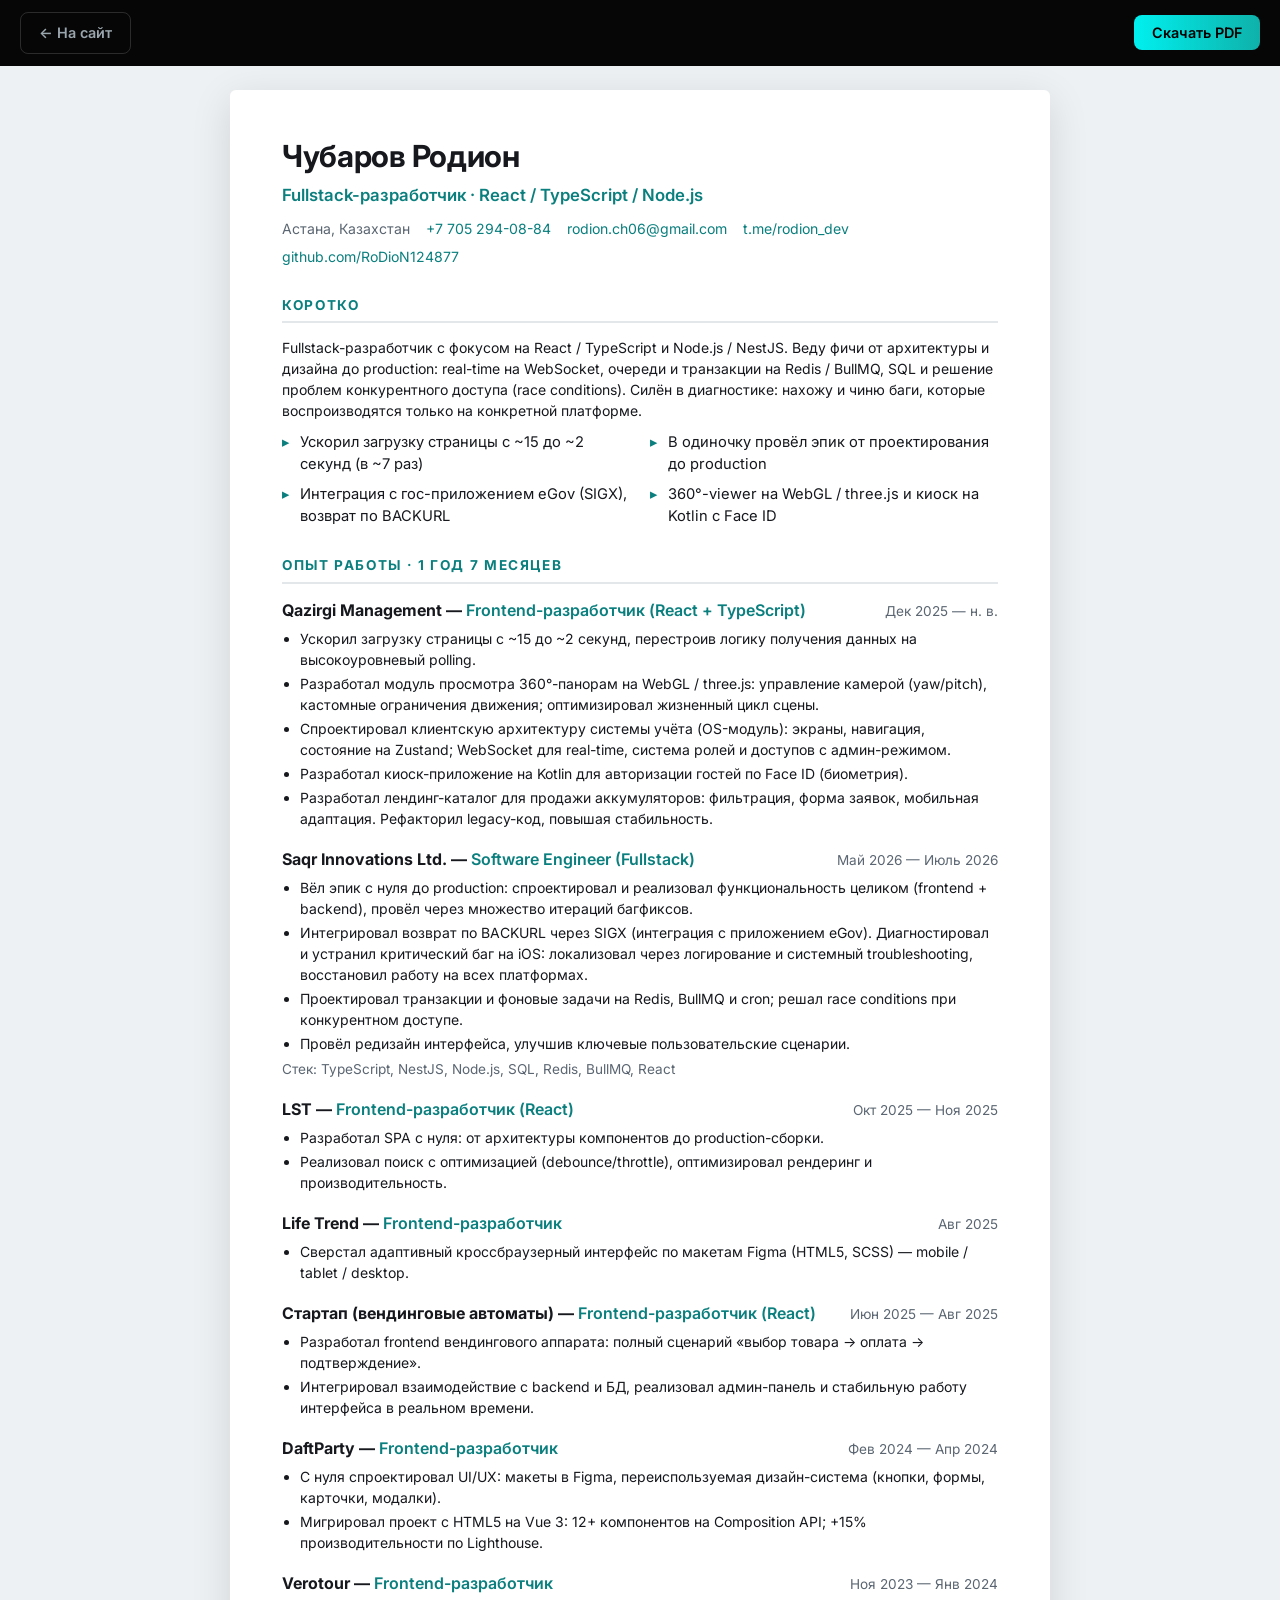
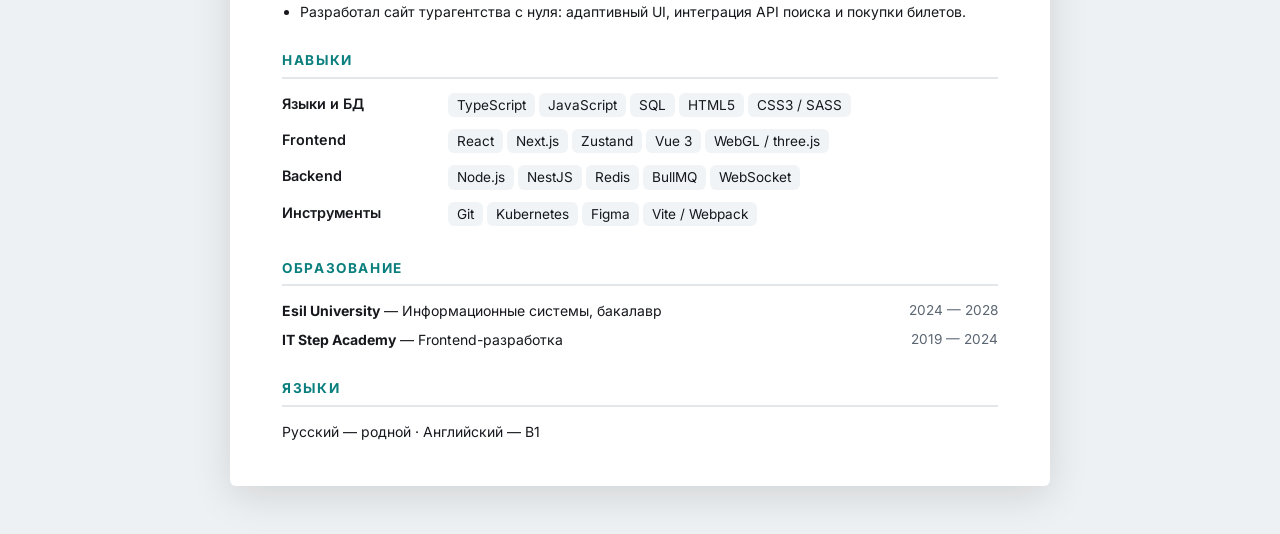
==== resume.html @ 0eb99079 "bigupgrade" ====
<!DOCTYPE html>
<html lang="ru">

<head>
    <meta charset="utf-8" />
    <meta name="viewport" content="width=device-width, initial-scale=1" />
    <title>Чубаров Родион — Fullstack-разработчик — Резюме</title>
    <meta name="description" content="Резюме: Чубаров Родион, fullstack-разработчик (React / TypeScript / Node.js / NestJS)." />
    <meta name="robots" content="noindex" />
    <link rel="icon" type="image/svg+xml" href="img/favicon.svg" />
    <link rel="preconnect" href="https://fonts.gstatic.com" crossorigin />
    <link href="https://fonts.googleapis.com/css2?family=Inter:wght@400;600;700&display=swap" rel="stylesheet" />
    <style>
        :root {
            --ink: #16181d;
            --muted: #5b6672;
            --accent: #0a7f7e;
            --line: #e3e7ea;
            --chip: #f1f4f6;
        }

        * { box-sizing: border-box; }

        body {
            margin: 0;
            font-family: "Inter", system-ui, -apple-system, sans-serif;
            background: #eef1f3;
            color: var(--ink);
            font-size: 14px;
            line-height: 1.5;
        }

        .toolbar {
            position: sticky;
            top: 0;
            z-index: 10;
            display: flex;
            justify-content: space-between;
            align-items: center;
            gap: 12px;
            padding: 12px 20px;
            background: #060607;
        }

        .toolbar a,
        .toolbar button {
            font-family: inherit;
            font-size: 0.9rem;
            font-weight: 600;
            border-radius: 8px;
            padding: 9px 18px;
            cursor: pointer;
            text-decoration: none;
            transition: all 0.25s ease;
        }

        .toolbar .back {
            color: #9aa6ad;
            border: 1px solid rgba(255, 255, 255, 0.15);
            background: none;
        }
        .toolbar .back:hover { color: #fff; border-color: #00f0ef; }

        .toolbar .download {
            background: linear-gradient(90deg, #00f0ef, #0fb1aa);
            color: #000;
            border: none;
        }
        .toolbar .download:hover { box-shadow: 0 4px 18px rgba(0, 240, 239, 0.45); }

        .sheet {
            max-width: 820px;
            margin: 24px auto 48px;
            background: #fff;
            padding: 44px 52px;
            box-shadow: 0 10px 40px rgba(0, 0, 0, 0.12);
            border-radius: 6px;
        }

        h1 {
            margin: 0;
            font-size: 1.9rem;
            letter-spacing: -0.01em;
        }

        .subtitle {
            color: var(--accent);
            font-weight: 600;
            font-size: 1.05rem;
            margin: 4px 0 10px;
        }

        .contact-line {
            color: var(--muted);
            font-size: 0.88rem;
            display: flex;
            flex-wrap: wrap;
            gap: 6px 16px;
        }
        .contact-line a { color: var(--accent); text-decoration: none; }

        h2 {
            font-size: 0.85rem;
            text-transform: uppercase;
            letter-spacing: 0.12em;
            color: var(--accent);
            border-bottom: 2px solid var(--line);
            padding-bottom: 6px;
            margin: 28px 0 14px;
        }

        .summary { margin: 0; }

        .wins {
            margin: 10px 0 0;
            padding: 0;
            list-style: none;
            display: grid;
            grid-template-columns: 1fr 1fr;
            gap: 8px 20px;
        }
        .wins li {
            position: relative;
            padding-left: 18px;
            font-size: 0.92rem;
        }
        .wins li::before {
            content: "▸";
            position: absolute;
            left: 0;
            color: var(--accent);
        }

        .job { margin-bottom: 18px; page-break-inside: avoid; }
        .job-head {
            display: flex;
            justify-content: space-between;
            align-items: baseline;
            gap: 12px;
            flex-wrap: wrap;
        }
        .job-head h3 { margin: 0; font-size: 1rem; }
        .job-head .role { color: var(--accent); font-weight: 600; }
        .job-head time {
            color: var(--muted);
            font-size: 0.85rem;
            white-space: nowrap;
        }
        .job ul {
            margin: 6px 0 0;
            padding-left: 18px;
        }
        .job li { margin-bottom: 3px; }
        .job .stack-line {
            margin-top: 5px;
            font-size: 0.85rem;
            color: var(--muted);
        }

        .skills-grid {
            display: grid;
            grid-template-columns: 150px 1fr;
            gap: 8px 16px;
        }
        .skills-grid dt { font-weight: 600; font-size: 0.9rem; }
        .skills-grid dd { margin: 0; }
        .chip {
            display: inline-block;
            background: var(--chip);
            border-radius: 6px;
            padding: 2px 9px;
            margin: 0 4px 4px 0;
            font-size: 0.85rem;
        }

        .edu-row { display: flex; justify-content: space-between; gap: 12px; flex-wrap: wrap; margin-bottom: 8px; }
        .edu-row time { color: var(--muted); font-size: 0.85rem; }

        @media (max-width: 680px) {
            .sheet { padding: 28px 20px; margin: 12px; }
            .wins { grid-template-columns: 1fr; }
            .skills-grid { grid-template-columns: 1fr; gap: 2px 0; }
            .skills-grid dt { margin-top: 8px; }
        }

        @media print {
            .toolbar { display: none; }
            body { background: #fff; font-size: 12.5px; }
            .sheet {
                box-shadow: none;
                border-radius: 0;
                margin: 0;
                max-width: none;
                padding: 10mm 12mm;
            }
            a { color: var(--ink); }
            .contact-line a { color: var(--accent); }
        }

        @page { margin: 8mm; }
    </style>
</head>

<body>
    <div class="toolbar">
        <a class="back" href="index.html">← На сайт</a>
        <button class="download" onclick="window.print()">Скачать PDF</button>
    </div>

    <main class="sheet">
        <header>
            <h1>Чубаров Родион</h1>
            <p class="subtitle">Fullstack-разработчик · React / TypeScript / Node.js</p>
            <div class="contact-line">
                <span>Астана, Казахстан</span>
                <a href="tel:+77052940884">+7 705 294-08-84</a>
                <a href="mailto:rodion.ch06@gmail.com">rodion.ch06@gmail.com</a>
                <a href="https://t.me/rodion_dev">t.me/rodion_dev</a>
                <a href="https://github.com/RoDioN124877">github.com/RoDioN124877</a>
            </div>
        </header>

        <h2>Коротко</h2>
        <p class="summary">
            Fullstack-разработчик с фокусом на React / TypeScript и Node.js / NestJS. Веду фичи от архитектуры
            и дизайна до production: real-time на WebSocket, очереди и транзакции на Redis / BullMQ, SQL и решение
            проблем конкурентного доступа (race conditions). Силён в диагностике: нахожу и чиню баги, которые
            воспроизводятся только на конкретной платформе.
        </p>
        <ul class="wins">
            <li>Ускорил загрузку страницы с ~15 до ~2 секунд (в ~7 раз)</li>
            <li>В одиночку провёл эпик от проектирования до production</li>
            <li>Интеграция с гос-приложением eGov (SIGX), возврат по BACKURL</li>
            <li>360°-viewer на WebGL / three.js и киоск на Kotlin с Face ID</li>
        </ul>

        <h2>Опыт работы · 1 год 7 месяцев</h2>

        <div class="job">
            <div class="job-head">
                <h3>Qazirgi Management — <span class="role">Frontend-разработчик (React + TypeScript)</span></h3>
                <time>Дек 2025 — н. в.</time>
            </div>
            <ul>
                <li>Ускорил загрузку страницы с ~15 до ~2 секунд, перестроив логику получения данных на
                    высокоуровневый polling.</li>
                <li>Разработал модуль просмотра 360°-панорам на WebGL / three.js: управление камерой (yaw/pitch),
                    кастомные ограничения движения; оптимизировал жизненный цикл сцены.</li>
                <li>Спроектировал клиентскую архитектуру системы учёта (OS-модуль): экраны, навигация, состояние на
                    Zustand; WebSocket для real-time, система ролей и доступов с админ-режимом.</li>
                <li>Разработал киоск-приложение на Kotlin для авторизации гостей по Face ID (биометрия).</li>
                <li>Разработал лендинг-каталог для продажи аккумуляторов: фильтрация, форма заявок, мобильная
                    адаптация. Рефакторил legacy-код, повышая стабильность.</li>
            </ul>
        </div>

        <div class="job">
            <div class="job-head">
                <h3>Saqr Innovations Ltd. — <span class="role">Software Engineer (Fullstack)</span></h3>
                <time>Май 2026 — Июль 2026</time>
            </div>
            <ul>
                <li>Вёл эпик с нуля до production: спроектировал и реализовал функциональность целиком
                    (frontend + backend), провёл через множество итераций багфиксов.</li>
                <li>Интегрировал возврат по BACKURL через SIGX (интеграция с приложением eGov). Диагностировал и
                    устранил критический баг на iOS: локализовал через логирование и системный troubleshooting,
                    восстановил работу на всех платформах.</li>
                <li>Проектировал транзакции и фоновые задачи на Redis, BullMQ и cron; решал race conditions при
                    конкурентном доступе.</li>
                <li>Провёл редизайн интерфейса, улучшив ключевые пользовательские сценарии.</li>
            </ul>
            <p class="stack-line">Стек: TypeScript, NestJS, Node.js, SQL, Redis, BullMQ, React</p>
        </div>

        <div class="job">
            <div class="job-head">
                <h3>LST — <span class="role">Frontend-разработчик (React)</span></h3>
                <time>Окт 2025 — Ноя 2025</time>
            </div>
            <ul>
                <li>Разработал SPA с нуля: от архитектуры компонентов до production-сборки.</li>
                <li>Реализовал поиск с оптимизацией (debounce/throttle), оптимизировал рендеринг и производительность.</li>
            </ul>
        </div>

        <div class="job">
            <div class="job-head">
                <h3>Life Trend — <span class="role">Frontend-разработчик</span></h3>
                <time>Авг 2025</time>
            </div>
            <ul>
                <li>Сверстал адаптивный кроссбраузерный интерфейс по макетам Figma (HTML5, SCSS) — mobile / tablet /
                    desktop.</li>
            </ul>
        </div>

        <div class="job">
            <div class="job-head">
                <h3>Стартап (вендинговые автоматы) — <span class="role">Frontend-разработчик (React)</span></h3>
                <time>Июн 2025 — Авг 2025</time>
            </div>
            <ul>
                <li>Разработал frontend вендингового аппарата: полный сценарий «выбор товара → оплата →
                    подтверждение».</li>
                <li>Интегрировал взаимодействие с backend и БД, реализовал админ-панель и стабильную работу
                    интерфейса в реальном времени.</li>
            </ul>
        </div>

        <div class="job">
            <div class="job-head">
                <h3>DaftParty — <span class="role">Frontend-разработчик</span></h3>
                <time>Фев 2024 — Апр 2024</time>
            </div>
            <ul>
                <li>С нуля спроектировал UI/UX: макеты в Figma, переиспользуемая дизайн-система (кнопки, формы,
                    карточки, модалки).</li>
                <li>Мигрировал проект с HTML5 на Vue 3: 12+ компонентов на Composition API; +15% производительности
                    по Lighthouse.</li>
            </ul>
        </div>

        <div class="job">
            <div class="job-head">
                <h3>Verotour — <span class="role">Frontend-разработчик</span></h3>
                <time>Ноя 2023 — Янв 2024</time>
            </div>
            <ul>
                <li>Разработал сайт турагентства с нуля: адаптивный UI, интеграция API поиска и покупки билетов.</li>
            </ul>
        </div>

        <h2>Навыки</h2>
        <dl class="skills-grid">
            <dt>Языки и БД</dt>
            <dd><span class="chip">TypeScript</span><span class="chip">JavaScript</span><span
                    class="chip">SQL</span><span class="chip">HTML5</span><span class="chip">CSS3 / SASS</span></dd>
            <dt>Frontend</dt>
            <dd><span class="chip">React</span><span class="chip">Next.js</span><span
                    class="chip">Zustand</span><span class="chip">Vue 3</span><span class="chip">WebGL /
                    three.js</span></dd>
            <dt>Backend</dt>
            <dd><span class="chip">Node.js</span><span class="chip">NestJS</span><span class="chip">Redis</span><span
                    class="chip">BullMQ</span><span class="chip">WebSocket</span></dd>
            <dt>Инструменты</dt>
            <dd><span class="chip">Git</span><span class="chip">Kubernetes</span><span class="chip">Figma</span><span
                    class="chip">Vite / Webpack</span></dd>
        </dl>

        <h2>Образование</h2>
        <div class="edu-row">
            <span><strong>Esil University</strong> — Информационные системы, бакалавр</span>
            <time>2024 — 2028</time>
        </div>
        <div class="edu-row">
            <span><strong>IT Step Academy</strong> — Frontend-разработка</span>
            <time>2019 — 2024</time>
        </div>

        <h2>Языки</h2>
        <p style="margin:0">Русский — родной · Английский — B1</p>
    </main>
</body>

</html>
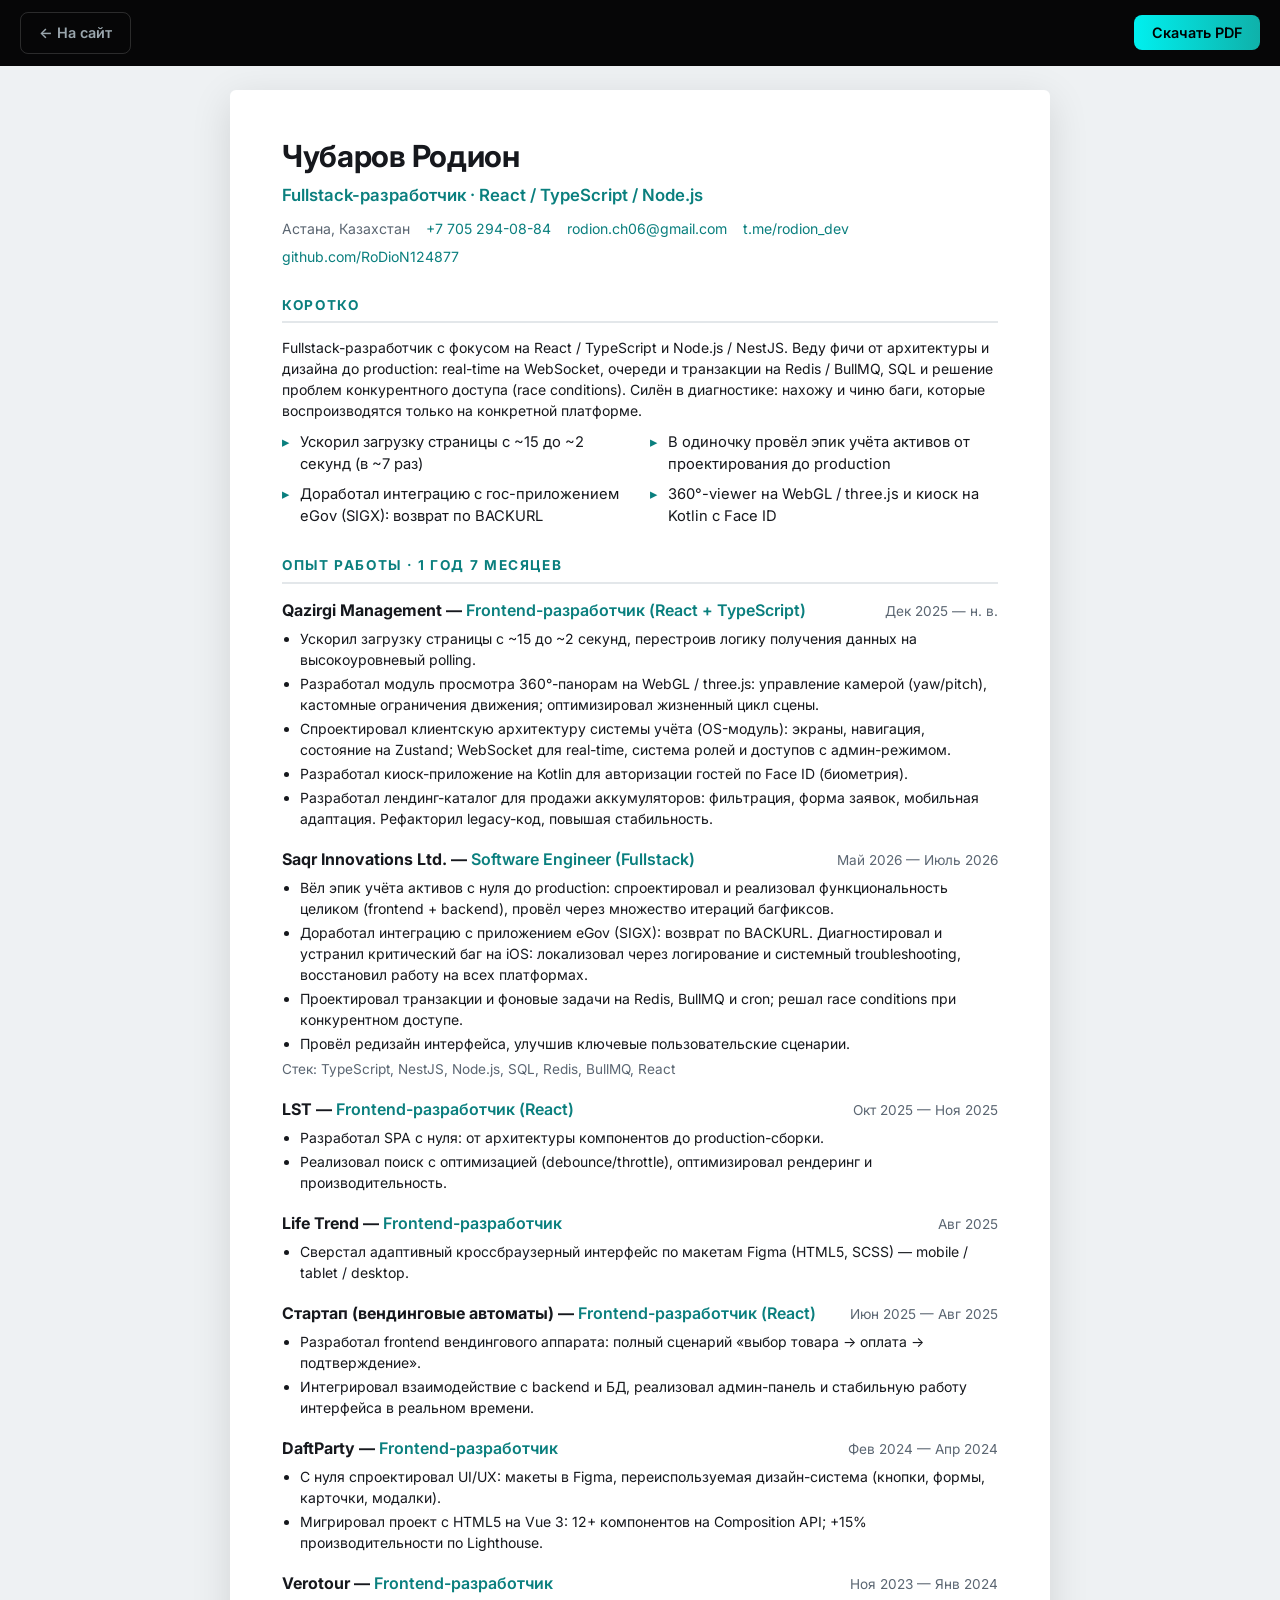
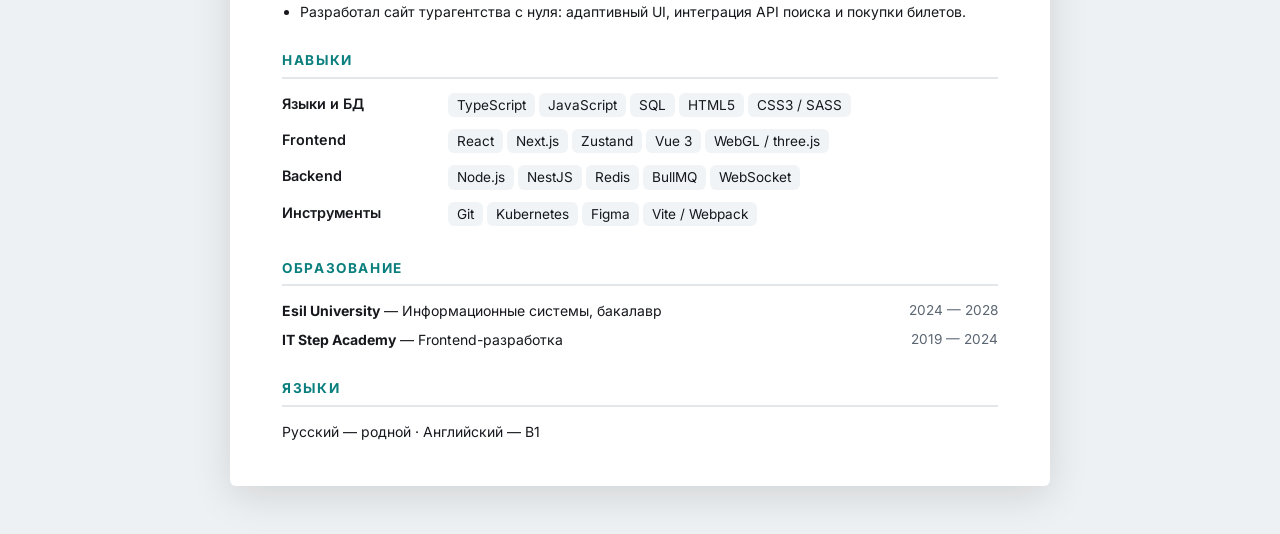
==== commit 6c7c4428: "fix text + 360" ====
--- a/resume.html
+++ b/resume.html
@@ -229,8 +229,8 @@
         </p>
         <ul class="wins">
             <li>Ускорил загрузку страницы с ~15 до ~2 секунд (в ~7 раз)</li>
-            <li>В одиночку провёл эпик от проектирования до production</li>
-            <li>Интеграция с гос-приложением eGov (SIGX), возврат по BACKURL</li>
+            <li>В одиночку провёл эпик учёта активов от проектирования до production</li>
+            <li>Доработал интеграцию с гос-приложением eGov (SIGX): возврат по BACKURL</li>
             <li>360°-viewer на WebGL / three.js и киоск на Kotlin с Face ID</li>
         </ul>
 
@@ -260,9 +260,9 @@
                 <time>Май 2026 — Июль 2026</time>
             </div>
             <ul>
-                <li>Вёл эпик с нуля до production: спроектировал и реализовал функциональность целиком
+                <li>Вёл эпик учёта активов с нуля до production: спроектировал и реализовал функциональность целиком
                     (frontend + backend), провёл через множество итераций багфиксов.</li>
-                <li>Интегрировал возврат по BACKURL через SIGX (интеграция с приложением eGov). Диагностировал и
+                <li>Доработал интеграцию с приложением eGov (SIGX): возврат по BACKURL. Диагностировал и
                     устранил критический баг на iOS: локализовал через логирование и системный troubleshooting,
                     восстановил работу на всех платформах.</li>
                 <li>Проектировал транзакции и фоновые задачи на Redis, BullMQ и cron; решал race conditions при
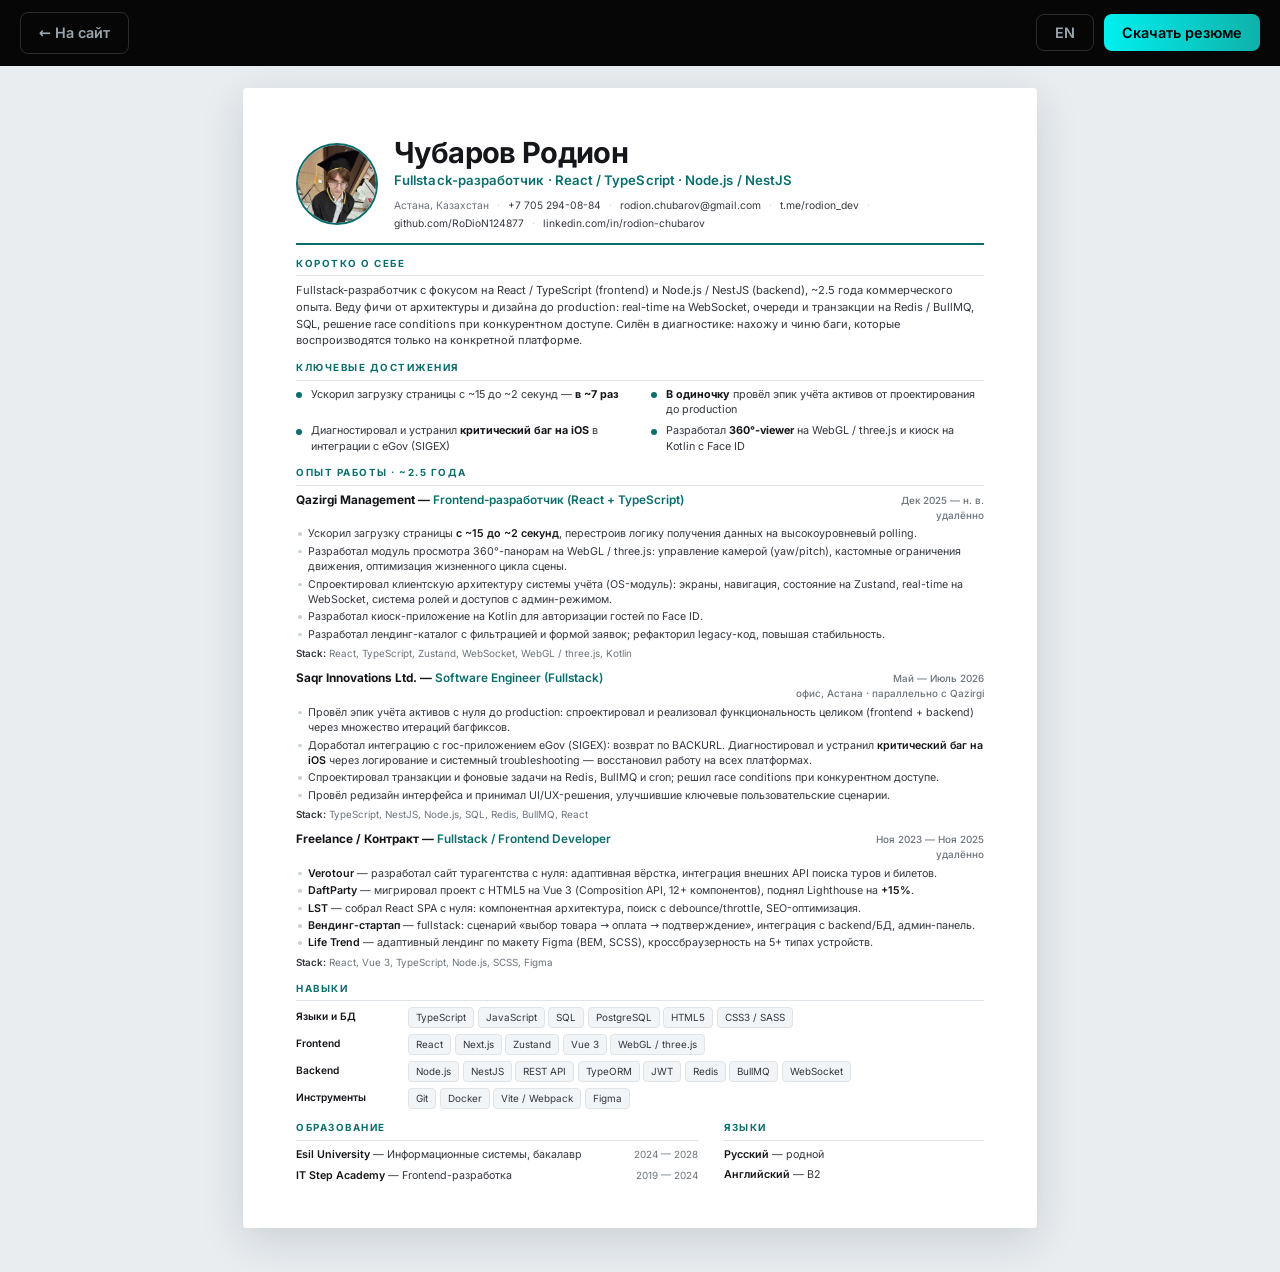
==== commit d59d140d: "Переработка резюме под скрининг: контент, дизайн, PDF Контент (сайт + резюме, RU/EN паритет): - Запо" ====
--- a/resume.html
+++ b/resume.html
@@ -8,28 +8,33 @@
     <meta name="description" content="Резюме: Чубаров Родион, fullstack-разработчик (React / TypeScript / Node.js / NestJS)." />
     <meta name="robots" content="noindex" />
     <link rel="icon" type="image/svg+xml" href="img/favicon.svg" />
-    <link rel="preconnect" href="https://fonts.gstatic.com" crossorigin />
-    <link href="https://fonts.googleapis.com/css2?family=Inter:wght@400;600;700&display=swap" rel="stylesheet" />
+    <link rel="stylesheet" href="fonts/inter.css" />
     <style>
         :root {
-            --ink: #16181d;
-            --muted: #5b6672;
-            --accent: #0a7f7e;
-            --line: #e3e7ea;
-            --chip: #f1f4f6;
+            --ink: #14161a;
+            --body: #33383f;
+            --muted: #6b747d;
+            --accent: #0b6e6d;
+            --line: #dfe4e8;
+            --chip: #f2f5f7;
+            --rule: #c9d2d7;
         }
 
         * { box-sizing: border-box; }
 
+        html, body { margin: 0; padding: 0; }
+
         body {
-            margin: 0;
-            font-family: "Inter", system-ui, -apple-system, sans-serif;
-            background: #eef1f3;
-            color: var(--ink);
+            font-family: "Inter", system-ui, -apple-system, "Segoe UI", sans-serif;
+            background: #e9edf0;
+            color: var(--body);
             font-size: 14px;
             line-height: 1.5;
-        }
-
+            -webkit-font-smoothing: antialiased;
+            font-feature-settings: "kern" 1, "liga" 1, "calt" 1;
+        }
+
+        /* ---------- toolbar (screen only) ---------- */
         .toolbar {
             position: sticky;
             top: 0;
@@ -41,7 +46,7 @@
             padding: 12px 20px;
             background: #060607;
         }
-
+        .toolbar-actions { display: flex; gap: 10px; }
         .toolbar a,
         .toolbar button {
             font-family: inherit;
@@ -53,14 +58,12 @@
             text-decoration: none;
             transition: all 0.25s ease;
         }
-
         .toolbar .back {
             color: #9aa6ad;
             border: 1px solid rgba(255, 255, 255, 0.15);
             background: none;
         }
         .toolbar .back:hover { color: #fff; border-color: #00f0ef; }
-
         .toolbar .download {
             background: linear-gradient(90deg, #00f0ef, #0fb1aa);
             color: #000;
@@ -68,298 +71,568 @@
         }
         .toolbar .download:hover { box-shadow: 0 4px 18px rgba(0, 240, 239, 0.45); }
 
+        /* ---------- sheet ---------- */
         .sheet {
-            max-width: 820px;
-            margin: 24px auto 48px;
+            width: 210mm;
+            max-width: 100%;
+            margin: 22px auto 44px;
             background: #fff;
-            padding: 44px 52px;
-            box-shadow: 0 10px 40px rgba(0, 0, 0, 0.12);
-            border-radius: 6px;
-        }
-
-        h1 {
+            padding: 13mm 14mm 11mm;
+            box-shadow: 0 12px 44px rgba(20, 30, 40, 0.14);
+            border-radius: 4px;
+        }
+
+        /* ---------- header ---------- */
+        .cv-head {
+            display: grid;
+            grid-template-columns: auto 1fr;
+            gap: 16px;
+            align-items: center;
+            padding-bottom: 11px;
+            border-bottom: 2.5px solid var(--accent);
+        }
+        .cv-head.no-photo { grid-template-columns: 1fr; }
+
+        .photo {
+            width: 82px;
+            height: 82px;
+            border-radius: 50%;
+            object-fit: cover;
+            object-position: center 22%;
+            border: 2.5px solid var(--accent);
+            display: block;
+        }
+
+        .name {
             margin: 0;
-            font-size: 1.9rem;
-            letter-spacing: -0.01em;
-        }
-
-        .subtitle {
+            font-size: 29px;
+            font-weight: 700;
+            letter-spacing: -0.022em;
+            line-height: 1.08;
+            color: var(--ink);
+        }
+        .role-line {
+            margin: 3px 0 0;
+            font-size: 13.2px;
+            font-weight: 600;
             color: var(--accent);
-            font-weight: 600;
-            font-size: 1.05rem;
-            margin: 4px 0 10px;
-        }
-
+            letter-spacing: 0.005em;
+        }
         .contact-line {
+            margin: 7px 0 0;
             color: var(--muted);
-            font-size: 0.88rem;
+            font-size: 10.3px;
             display: flex;
             flex-wrap: wrap;
-            gap: 6px 16px;
-        }
-        .contact-line a { color: var(--accent); text-decoration: none; }
-
+            align-items: center;
+            gap: 3px 8px;
+        }
+        .contact-line a { color: var(--body); text-decoration: none; }
+        .contact-line .sep { color: var(--rule); }
+
+        /* ---------- sections ---------- */
         h2 {
-            font-size: 0.85rem;
+            font-size: 9.8px;
             text-transform: uppercase;
-            letter-spacing: 0.12em;
+            letter-spacing: 0.155em;
+            font-weight: 700;
             color: var(--accent);
-            border-bottom: 2px solid var(--line);
-            padding-bottom: 6px;
-            margin: 28px 0 14px;
-        }
-
-        .summary { margin: 0; }
-
+            margin: 12px 0 6px;
+            padding-bottom: 4px;
+            border-bottom: 1px solid var(--line);
+        }
+
+        .summary {
+            margin: 0;
+            font-size: 11.1px;
+            line-height: 1.5;
+            color: var(--body);
+        }
+
+        /* ---------- key achievements ---------- */
         .wins {
-            margin: 10px 0 0;
+            margin: 0;
             padding: 0;
             list-style: none;
             display: grid;
             grid-template-columns: 1fr 1fr;
-            gap: 8px 20px;
+            gap: 6px 22px;
         }
         .wins li {
             position: relative;
-            padding-left: 18px;
-            font-size: 0.92rem;
+            padding-left: 15px;
+            font-size: 10.8px;
+            line-height: 1.42;
+            color: var(--body);
         }
         .wins li::before {
-            content: "▸";
+            content: "";
             position: absolute;
             left: 0;
-            color: var(--accent);
-        }
-
-        .job { margin-bottom: 18px; page-break-inside: avoid; }
+            top: 5.5px;
+            width: 6px;
+            height: 6px;
+            border-radius: 50%;
+            background: var(--accent);
+        }
+        .wins b { color: var(--ink); font-weight: 700; }
+
+        /* ---------- experience ---------- */
+        .job { margin-bottom: 9px; break-inside: avoid; page-break-inside: avoid; }
+        .job:last-child { margin-bottom: 0; }
+
         .job-head {
             display: flex;
             justify-content: space-between;
             align-items: baseline;
-            gap: 12px;
-            flex-wrap: wrap;
-        }
-        .job-head h3 { margin: 0; font-size: 1rem; }
-        .job-head .role { color: var(--accent); font-weight: 600; }
-        .job-head time {
+            gap: 14px;
+        }
+        .job-title { margin: 0; font-size: 11.8px; font-weight: 700; color: var(--ink); }
+        .job-title .role { color: var(--accent); font-weight: 600; }
+        .job-meta {
+            font-size: 9.9px;
             color: var(--muted);
-            font-size: 0.85rem;
             white-space: nowrap;
-        }
-        .job ul {
-            margin: 6px 0 0;
-            padding-left: 18px;
-        }
-        .job li { margin-bottom: 3px; }
-        .job .stack-line {
-            margin-top: 5px;
-            font-size: 0.85rem;
+            font-weight: 500;
+            text-align: right;
+        }
+        .job ul { margin: 4px 0 0; padding: 0; list-style: none; }
+        .job li {
+            position: relative;
+            padding-left: 12px;
+            margin-bottom: 2px;
+            font-size: 10.7px;
+            line-height: 1.44;
+        }
+        .job li::before {
+            content: "";
+            position: absolute;
+            left: 2px;
+            top: 6px;
+            width: 3.5px;
+            height: 3.5px;
+            border-radius: 50%;
+            background: var(--rule);
+        }
+        .job li b { color: var(--ink); font-weight: 600; }
+        .stack-line {
+            margin: 4px 0 0;
+            font-size: 9.9px;
             color: var(--muted);
         }
-
+        .stack-line b { color: var(--body); font-weight: 600; }
+
+        /* ---------- skills ---------- */
         .skills-grid {
             display: grid;
-            grid-template-columns: 150px 1fr;
-            gap: 8px 16px;
-        }
-        .skills-grid dt { font-weight: 600; font-size: 0.9rem; }
-        .skills-grid dd { margin: 0; }
+            grid-template-columns: 100px 1fr;
+            gap: 6px 12px;
+            margin: 0;
+            align-items: start;
+        }
+        .skills-grid dt {
+            font-weight: 600;
+            font-size: 10.2px;
+            color: var(--ink);
+            padding-top: 2px;
+        }
+        .skills-grid dd { margin: 0; display: flex; flex-wrap: wrap; gap: 3.5px; }
         .chip {
             display: inline-block;
             background: var(--chip);
-            border-radius: 6px;
-            padding: 2px 9px;
-            margin: 0 4px 4px 0;
-            font-size: 0.85rem;
-        }
-
-        .edu-row { display: flex; justify-content: space-between; gap: 12px; flex-wrap: wrap; margin-bottom: 8px; }
-        .edu-row time { color: var(--muted); font-size: 0.85rem; }
-
-        @media (max-width: 680px) {
-            .sheet { padding: 28px 20px; margin: 12px; }
+            border: 1px solid var(--line);
+            border-radius: 4px;
+            padding: 2px 7px;
+            font-size: 9.9px;
+            color: var(--body);
+            white-space: nowrap;
+        }
+
+        /* ---------- bottom row: education + languages ---------- */
+        .bottom-row {
+            display: grid;
+            grid-template-columns: 1.55fr 1fr;
+            gap: 0 26px;
+            align-items: start;
+        }
+        .edu-row {
+            display: flex;
+            justify-content: space-between;
+            gap: 10px;
+            margin-bottom: 5px;
+            font-size: 10.7px;
+        }
+        .edu-row:last-child { margin-bottom: 0; }
+        .edu-row strong { color: var(--ink); font-weight: 600; }
+        .edu-row .when { color: var(--muted); font-size: 9.9px; white-space: nowrap; }
+        .lang-list { margin: 0; font-size: 10.7px; }
+        .lang-list div { margin-bottom: 4px; }
+        .lang-list strong { color: var(--ink); font-weight: 600; }
+
+        /* ---------- responsive (screen only — must NOT apply to print:
+           A4 is ~794px wide, which would otherwise collapse every 2-col block) ---------- */
+        @media screen and (max-width: 700px) {
+            .sheet { width: auto; margin: 12px; padding: 20px 16px; }
             .wins { grid-template-columns: 1fr; }
             .skills-grid { grid-template-columns: 1fr; gap: 2px 0; }
-            .skills-grid dt { margin-top: 8px; }
-        }
+            .skills-grid dt { margin-top: 7px; }
+            .bottom-row { grid-template-columns: 1fr; gap: 0; }
+            .job-head { flex-direction: column; gap: 1px; }
+            .job-meta { text-align: left; }
+        }
+
+        /* ---------- print ---------- */
+        @page { size: A4; margin: 0; }
 
         @media print {
-            .toolbar { display: none; }
-            body { background: #fff; font-size: 12.5px; }
+            .toolbar { display: none !important; }
+            html, body { background: #fff; }
+            body { -webkit-print-color-adjust: exact; print-color-adjust: exact; }
             .sheet {
+                width: auto;
+                max-width: none;
+                margin: 0;
+                border-radius: 0;
                 box-shadow: none;
-                border-radius: 0;
-                margin: 0;
-                max-width: none;
-                padding: 10mm 12mm;
+                padding: 9mm 13mm 7mm;
             }
-            a { color: var(--ink); }
-            .contact-line a { color: var(--accent); }
-        }
-
-        @page { margin: 8mm; }
+            a { color: var(--body); }
+            h2 { break-after: avoid; page-break-after: avoid; }
+        }
     </style>
 </head>
 
 <body>
     <div class="toolbar">
-        <a class="back" href="index.html">← На сайт</a>
-        <button class="download" onclick="window.print()">Скачать PDF</button>
+        <a class="back" id="backBtn" href="index.html">← На сайт</a>
+        <div class="toolbar-actions">
+            <button class="back" id="langBtn" type="button">EN</button>
+            <button class="download" id="dlBtn" type="button">Скачать PDF</button>
+        </div>
     </div>
 
     <main class="sheet">
-        <header>
-            <h1>Чубаров Родион</h1>
-            <p class="subtitle">Fullstack-разработчик · React / TypeScript / Node.js</p>
-            <div class="contact-line">
-                <span>Астана, Казахстан</span>
-                <a href="tel:+77052940884">+7 705 294-08-84</a>
-                <a href="mailto:rodion.ch06@gmail.com">rodion.ch06@gmail.com</a>
-                <a href="https://t.me/rodion_dev">t.me/rodion_dev</a>
-                <a href="https://github.com/RoDioN124877">github.com/RoDioN124877</a>
+        <header class="cv-head" id="cvHead">
+            <img class="photo" id="cvPhoto" src="img/photo.jpg" alt="" />
+            <div>
+                <h1 class="name" id="r-name"></h1>
+                <p class="role-line" id="r-subtitle"></p>
+                <div class="contact-line" id="r-contacts"></div>
             </div>
         </header>
 
-        <h2>Коротко</h2>
-        <p class="summary">
-            Fullstack-разработчик с фокусом на React / TypeScript и Node.js / NestJS. Веду фичи от архитектуры
-            и дизайна до production: real-time на WebSocket, очереди и транзакции на Redis / BullMQ, SQL и решение
-            проблем конкурентного доступа (race conditions). Силён в диагностике: нахожу и чиню баги, которые
-            воспроизводятся только на конкретной платформе.
-        </p>
-        <ul class="wins">
-            <li>Ускорил загрузку страницы с ~15 до ~2 секунд (в ~7 раз)</li>
-            <li>В одиночку провёл эпик учёта активов от проектирования до production</li>
-            <li>Доработал интеграцию с гос-приложением eGov (SIGX): возврат по BACKURL</li>
-            <li>360°-viewer на WebGL / three.js и киоск на Kotlin с Face ID</li>
-        </ul>
-
-        <h2>Опыт работы · 1 год 7 месяцев</h2>
-
-        <div class="job">
-            <div class="job-head">
-                <h3>Qazirgi Management — <span class="role">Frontend-разработчик (React + TypeScript)</span></h3>
-                <time>Дек 2025 — н. в.</time>
-            </div>
-            <ul>
-                <li>Ускорил загрузку страницы с ~15 до ~2 секунд, перестроив логику получения данных на
-                    высокоуровневый polling.</li>
-                <li>Разработал модуль просмотра 360°-панорам на WebGL / three.js: управление камерой (yaw/pitch),
-                    кастомные ограничения движения; оптимизировал жизненный цикл сцены.</li>
-                <li>Спроектировал клиентскую архитектуру системы учёта (OS-модуль): экраны, навигация, состояние на
-                    Zustand; WebSocket для real-time, система ролей и доступов с админ-режимом.</li>
-                <li>Разработал киоск-приложение на Kotlin для авторизации гостей по Face ID (биометрия).</li>
-                <li>Разработал лендинг-каталог для продажи аккумуляторов: фильтрация, форма заявок, мобильная
-                    адаптация. Рефакторил legacy-код, повышая стабильность.</li>
-            </ul>
+        <h2 id="r-summaryH"></h2>
+        <p class="summary" id="r-summary"></p>
+
+        <h2 id="r-winsH"></h2>
+        <ul class="wins" id="r-wins"></ul>
+
+        <h2 id="r-expH"></h2>
+        <div id="r-jobs"></div>
+
+        <h2 id="r-skillsH"></h2>
+        <dl class="skills-grid" id="r-skills"></dl>
+
+        <div class="bottom-row">
+            <section>
+                <h2 id="r-eduH"></h2>
+                <div id="r-edu"></div>
+            </section>
+            <section>
+                <h2 id="r-langH"></h2>
+                <div class="lang-list" id="r-langs"></div>
+            </section>
         </div>
-
-        <div class="job">
-            <div class="job-head">
-                <h3>Saqr Innovations Ltd. — <span class="role">Software Engineer (Fullstack)</span></h3>
-                <time>Май 2026 — Июль 2026</time>
-            </div>
-            <ul>
-                <li>Вёл эпик учёта активов с нуля до production: спроектировал и реализовал функциональность целиком
-                    (frontend + backend), провёл через множество итераций багфиксов.</li>
-                <li>Доработал интеграцию с приложением eGov (SIGX): возврат по BACKURL. Диагностировал и
-                    устранил критический баг на iOS: локализовал через логирование и системный troubleshooting,
-                    восстановил работу на всех платформах.</li>
-                <li>Проектировал транзакции и фоновые задачи на Redis, BullMQ и cron; решал race conditions при
-                    конкурентном доступе.</li>
-                <li>Провёл редизайн интерфейса, улучшив ключевые пользовательские сценарии.</li>
-            </ul>
-            <p class="stack-line">Стек: TypeScript, NestJS, Node.js, SQL, Redis, BullMQ, React</p>
-        </div>
-
-        <div class="job">
-            <div class="job-head">
-                <h3>LST — <span class="role">Frontend-разработчик (React)</span></h3>
-                <time>Окт 2025 — Ноя 2025</time>
-            </div>
-            <ul>
-                <li>Разработал SPA с нуля: от архитектуры компонентов до production-сборки.</li>
-                <li>Реализовал поиск с оптимизацией (debounce/throttle), оптимизировал рендеринг и производительность.</li>
-            </ul>
-        </div>
-
-        <div class="job">
-            <div class="job-head">
-                <h3>Life Trend — <span class="role">Frontend-разработчик</span></h3>
-                <time>Авг 2025</time>
-            </div>
-            <ul>
-                <li>Сверстал адаптивный кроссбраузерный интерфейс по макетам Figma (HTML5, SCSS) — mobile / tablet /
-                    desktop.</li>
-            </ul>
-        </div>
-
-        <div class="job">
-            <div class="job-head">
-                <h3>Стартап (вендинговые автоматы) — <span class="role">Frontend-разработчик (React)</span></h3>
-                <time>Июн 2025 — Авг 2025</time>
-            </div>
-            <ul>
-                <li>Разработал frontend вендингового аппарата: полный сценарий «выбор товара → оплата →
-                    подтверждение».</li>
-                <li>Интегрировал взаимодействие с backend и БД, реализовал админ-панель и стабильную работу
-                    интерфейса в реальном времени.</li>
-            </ul>
-        </div>
-
-        <div class="job">
-            <div class="job-head">
-                <h3>DaftParty — <span class="role">Frontend-разработчик</span></h3>
-                <time>Фев 2024 — Апр 2024</time>
-            </div>
-            <ul>
-                <li>С нуля спроектировал UI/UX: макеты в Figma, переиспользуемая дизайн-система (кнопки, формы,
-                    карточки, модалки).</li>
-                <li>Мигрировал проект с HTML5 на Vue 3: 12+ компонентов на Composition API; +15% производительности
-                    по Lighthouse.</li>
-            </ul>
-        </div>
-
-        <div class="job">
-            <div class="job-head">
-                <h3>Verotour — <span class="role">Frontend-разработчик</span></h3>
-                <time>Ноя 2023 — Янв 2024</time>
-            </div>
-            <ul>
-                <li>Разработал сайт турагентства с нуля: адаптивный UI, интеграция API поиска и покупки билетов.</li>
-            </ul>
-        </div>
-
-        <h2>Навыки</h2>
-        <dl class="skills-grid">
-            <dt>Языки и БД</dt>
-            <dd><span class="chip">TypeScript</span><span class="chip">JavaScript</span><span
-                    class="chip">SQL</span><span class="chip">HTML5</span><span class="chip">CSS3 / SASS</span></dd>
-            <dt>Frontend</dt>
-            <dd><span class="chip">React</span><span class="chip">Next.js</span><span
-                    class="chip">Zustand</span><span class="chip">Vue 3</span><span class="chip">WebGL /
-                    three.js</span></dd>
-            <dt>Backend</dt>
-            <dd><span class="chip">Node.js</span><span class="chip">NestJS</span><span class="chip">Redis</span><span
-                    class="chip">BullMQ</span><span class="chip">WebSocket</span></dd>
-            <dt>Инструменты</dt>
-            <dd><span class="chip">Git</span><span class="chip">Kubernetes</span><span class="chip">Figma</span><span
-                    class="chip">Vite / Webpack</span></dd>
-        </dl>
-
-        <h2>Образование</h2>
-        <div class="edu-row">
-            <span><strong>Esil University</strong> — Информационные системы, бакалавр</span>
-            <time>2024 — 2028</time>
-        </div>
-        <div class="edu-row">
-            <span><strong>IT Step Academy</strong> — Frontend-разработка</span>
-            <time>2019 — 2024</time>
-        </div>
-
-        <h2>Языки</h2>
-        <p style="margin:0">Русский — родной · Английский — B1</p>
     </main>
+
+    <script>
+        /* Bilingual resume data — mirrors index.html / translations.js content. */
+        const RESUME = {
+            ru: {
+                docTitle: "Чубаров Родион — Fullstack-разработчик — Резюме",
+                name: "Чубаров Родион",
+                subtitle: "Fullstack-разработчик · React / TypeScript · Node.js / NestJS",
+                showPhoto: true,
+                contacts: [
+                    { text: "Астана, Казахстан" },
+                    { text: "+7 705 294-08-84", href: "tel:+77052940884" },
+                    { text: "rodion.chubarov@gmail.com", href: "mailto:rodion.chubarov@gmail.com" },
+                    { text: "t.me/rodion_dev", href: "https://t.me/rodion_dev" },
+                    { text: "github.com/RoDioN124877", href: "https://github.com/RoDioN124877" },
+                    { text: "linkedin.com/in/rodion-chubarov", href: "https://www.linkedin.com/in/rodion-chubarov-b601a7295/" },
+                ],
+                summaryH: "Коротко о себе",
+                summary: "Fullstack-разработчик с фокусом на React / TypeScript (frontend) и Node.js / NestJS (backend), ~2.5 года коммерческого опыта. Веду фичи от архитектуры и дизайна до production: real-time на WebSocket, очереди и транзакции на Redis / BullMQ, SQL, решение race conditions при конкурентном доступе. Силён в диагностике: нахожу и чиню баги, которые воспроизводятся только на конкретной платформе.",
+                winsH: "Ключевые достижения",
+                wins: [
+                    "Ускорил загрузку страницы с ~15 до ~2 секунд — <b>в ~7 раз</b>",
+                    "<b>В одиночку</b> провёл эпик учёта активов от проектирования до production",
+                    "Диагностировал и устранил <b>критический баг на iOS</b> в интеграции с eGov (SIGEX)",
+                    "Разработал <b>360°-viewer</b> на WebGL / three.js и киоск на Kotlin с Face ID",
+                ],
+                expH: "Опыт работы · ~2.5 года",
+                jobs: [
+                    {
+                        company: "Qazirgi Management",
+                        role: "Frontend-разработчик (React + TypeScript)",
+                        time: "Дек 2025 — н. в.",
+                        format: "удалённо",
+                        bullets: [
+                            "Ускорил загрузку страницы <b>с ~15 до ~2 секунд</b>, перестроив логику получения данных на высокоуровневый polling.",
+                            "Разработал модуль просмотра 360°-панорам на WebGL / three.js: управление камерой (yaw/pitch), кастомные ограничения движения, оптимизация жизненного цикла сцены.",
+                            "Спроектировал клиентскую архитектуру системы учёта (OS-модуль): экраны, навигация, состояние на Zustand, real-time на WebSocket, система ролей и доступов с админ-режимом.",
+                            "Разработал киоск-приложение на Kotlin для авторизации гостей по Face ID.",
+                            "Разработал лендинг-каталог с фильтрацией и формой заявок; рефакторил legacy-код, повышая стабильность.",
+                        ],
+                        stack: "React, TypeScript, Zustand, WebSocket, WebGL / three.js, Kotlin",
+                    },
+                    {
+                        company: "Saqr Innovations Ltd.",
+                        role: "Software Engineer (Fullstack)",
+                        time: "Май — Июль 2026",
+                        format: "офис, Астана · параллельно с Qazirgi",
+                        bullets: [
+                            "Провёл эпик учёта активов с нуля до production: спроектировал и реализовал функциональность целиком (frontend + backend) через множество итераций багфиксов.",
+                            "Доработал интеграцию с гос-приложением eGov (SIGEX): возврат по BACKURL. Диагностировал и устранил <b>критический баг на iOS</b> через логирование и системный troubleshooting — восстановил работу на всех платформах.",
+                            "Спроектировал транзакции и фоновые задачи на Redis, BullMQ и cron; решил race conditions при конкурентном доступе.",
+                            "Провёл редизайн интерфейса и принимал UI/UX-решения, улучшившие ключевые пользовательские сценарии.",
+                        ],
+                        stack: "TypeScript, NestJS, Node.js, SQL, Redis, BullMQ, React",
+                    },
+                    {
+                        company: "Freelance / Контракт",
+                        role: "Fullstack / Frontend Developer",
+                        time: "Ноя 2023 — Ноя 2025",
+                        format: "удалённо",
+                        bullets: [
+                            "<b>Verotour</b> — разработал сайт турагентства с нуля: адаптивная вёрстка, интеграция внешних API поиска туров и билетов.",
+                            "<b>DaftParty</b> — мигрировал проект с HTML5 на Vue 3 (Composition API, 12+ компонентов), поднял Lighthouse на <b>+15%</b>.",
+                            "<b>LST</b> — собрал React SPA с нуля: компонентная архитектура, поиск с debounce/throttle, SEO-оптимизация.",
+                            "<b>Вендинг-стартап</b> — fullstack: сценарий «выбор товара → оплата → подтверждение», интеграция с backend/БД, админ-панель.",
+                            "<b>Life Trend</b> — адаптивный лендинг по макету Figma (BEM, SCSS), кроссбраузерность на 5+ типах устройств.",
+                        ],
+                        stack: "React, Vue 3, TypeScript, Node.js, SCSS, Figma",
+                    },
+                ],
+                skillsH: "Навыки",
+                skills: [
+                    { dt: "Языки и БД", chips: ["TypeScript", "JavaScript", "SQL", "PostgreSQL", "HTML5", "CSS3 / SASS"] },
+                    { dt: "Frontend", chips: ["React", "Next.js", "Zustand", "Vue 3", "WebGL / three.js"] },
+                    { dt: "Backend", chips: ["Node.js", "NestJS", "REST API", "TypeORM", "JWT", "Redis", "BullMQ", "WebSocket"] },
+                    { dt: "Инструменты", chips: ["Git", "Docker", "Vite / Webpack", "Figma"] },
+                ],
+                eduH: "Образование",
+                edu: [
+                    { name: "Esil University", desc: "Информационные системы, бакалавр", time: "2024 — 2028" },
+                    { name: "IT Step Academy", desc: "Frontend-разработка", time: "2019 — 2024" },
+                ],
+                langH: "Языки",
+                langs: [
+                    { name: "Русский", level: "родной" },
+                    { name: "Английский", level: "B2" },
+                ],
+                ui: { back: "← На сайт", download: "Скачать резюме", langBtn: "EN", fileName: "Чубаров Родион - Fullstack-разработчик - Резюме.pdf" },
+            },
+
+            en: {
+                docTitle: "Rodion Chubarov — Fullstack Developer — CV",
+                name: "Rodion Chubarov",
+                subtitle: "Fullstack Developer · React / TypeScript · Node.js / NestJS",
+                showPhoto: false,
+                contacts: [
+                    { text: "Astana, Kazakhstan" },
+                    { text: "Open to remote · CET overlap" },
+                    { text: "+7 705 294-08-84", href: "tel:+77052940884" },
+                    { text: "rodion.chubarov@gmail.com", href: "mailto:rodion.chubarov@gmail.com" },
+                    { text: "github.com/RoDioN124877", href: "https://github.com/RoDioN124877" },
+                    { text: "linkedin.com/in/rodion-chubarov", href: "https://www.linkedin.com/in/rodion-chubarov-b601a7295/" },
+                ],
+                summaryH: "Summary",
+                summary: "Fullstack developer focused on React / TypeScript (frontend) and Node.js / NestJS (backend), with ~2.5 years of commercial experience. I own features from architecture and design through to production: real-time over WebSocket, queues and transactions with Redis / BullMQ, SQL, and solving race conditions under concurrent access. Strong at diagnostics: I find and fix bugs that reproduce on one platform only.",
+                winsH: "Key achievements",
+                wins: [
+                    "Cut page load time from ~15s to ~2s — <b>~7x faster</b>",
+                    "<b>Single-handedly</b> drove an asset-accounting epic from design to production",
+                    "Diagnosed and fixed a <b>critical iOS bug</b> in the eGov (SIGEX) integration",
+                    "Built a <b>360° WebGL / three.js viewer</b> and a Kotlin kiosk with Face ID",
+                ],
+                expH: "Experience · ~2.5 years",
+                jobs: [
+                    {
+                        company: "Qazirgi Management",
+                        role: "Frontend Developer (React + TypeScript)",
+                        time: "Dec 2025 — Present",
+                        format: "remote",
+                        bullets: [
+                            "Cut page load time <b>from ~15s to ~2s</b> by restructuring data fetching into high-level polling.",
+                            "Built a 360° panorama viewer with WebGL / three.js: camera control (yaw/pitch), custom movement constraints, scene lifecycle optimization.",
+                            "Designed the client-side architecture of an inventory system (OS module): screens, navigation, Zustand state, real-time over WebSocket, roles and access control with an admin mode.",
+                            "Built a Kotlin kiosk app for guest authorization via Face ID.",
+                            "Built a landing catalog with filtering and a request form; refactored legacy code, improving stability.",
+                        ],
+                        stack: "React, TypeScript, Zustand, WebSocket, WebGL / three.js, Kotlin",
+                    },
+                    {
+                        company: "Saqr Innovations Ltd.",
+                        role: "Software Engineer (Fullstack)",
+                        time: "May — Jul 2026",
+                        format: "on-site, Astana · in parallel with Qazirgi",
+                        bullets: [
+                            "Drove an asset-accounting epic from scratch to production: designed and implemented the entire feature (frontend + backend) through many iterations of bugfixes.",
+                            "Extended the eGov (SIGEX) government-app integration: BACKURL return flow. Diagnosed and fixed a <b>critical iOS bug</b> via logging and systematic troubleshooting — restored correct behavior on all platforms.",
+                            "Designed transactions and background jobs with Redis, BullMQ and cron; resolved race conditions under concurrent access.",
+                            "Redesigned the UI and made UI/UX decisions that improved key user flows.",
+                        ],
+                        stack: "TypeScript, NestJS, Node.js, SQL, Redis, BullMQ, React",
+                    },
+                    {
+                        company: "Freelance / Contract",
+                        role: "Fullstack / Frontend Developer",
+                        time: "Nov 2023 — Nov 2025",
+                        format: "remote",
+                        bullets: [
+                            "<b>Verotour</b> — built a travel-agency website from scratch: responsive markup, integration of external tour/ticket search APIs.",
+                            "<b>DaftParty</b> — migrated the project from HTML5 to Vue 3 (Composition API, 12+ components), raised Lighthouse by <b>+15%</b>.",
+                            "<b>LST</b> — built a React SPA from scratch: component architecture, search with debounce/throttle, SEO optimization.",
+                            "<b>Vending startup</b> — fullstack: “select → pay → confirm” flow, backend/DB integration, admin panel.",
+                            "<b>Life Trend</b> — responsive landing from a Figma design (BEM, SCSS), cross-browser on 5+ device types.",
+                        ],
+                        stack: "React, Vue 3, TypeScript, Node.js, SCSS, Figma",
+                    },
+                ],
+                skillsH: "Skills",
+                skills: [
+                    { dt: "Languages & DB", chips: ["TypeScript", "JavaScript", "SQL", "PostgreSQL", "HTML5", "CSS3 / SASS"] },
+                    { dt: "Frontend", chips: ["React", "Next.js", "Zustand", "Vue 3", "WebGL / three.js"] },
+                    { dt: "Backend", chips: ["Node.js", "NestJS", "REST API", "TypeORM", "JWT", "Redis", "BullMQ", "WebSocket"] },
+                    { dt: "Tools", chips: ["Git", "Docker", "Vite / Webpack", "Figma"] },
+                ],
+                eduH: "Education",
+                edu: [
+                    { name: "Esil University", desc: "Information Systems, BSc", time: "2024 — 2028" },
+                    { name: "IT Step Academy", desc: "Frontend development", time: "2019 — 2024" },
+                ],
+                langH: "Languages",
+                langs: [
+                    { name: "Russian", level: "native" },
+                    { name: "English", level: "B2" },
+                ],
+                ui: { back: "← Back to site", download: "Download CV", langBtn: "RU", fileName: "Rodion Chubarov - Fullstack Developer - CV.pdf" },
+            },
+        };
+
+        function getLang() {
+            const p = new URLSearchParams(location.search).get("lang");
+            if (p === "ru" || p === "en") return p;
+            const s = localStorage.getItem("language");
+            return (s === "ru" || s === "en") ? s : "ru";
+        }
+
+        /* ?photo=1 / ?photo=0 overrides the per-language default */
+        function photoOverride() {
+            const p = new URLSearchParams(location.search).get("photo");
+            if (p === "1" || p === "true") return true;
+            if (p === "0" || p === "false") return false;
+            return null;
+        }
+
+        function render(lang) {
+            const t = RESUME[lang];
+            if (!t) return;
+            document.documentElement.lang = lang;
+            document.title = t.docTitle;
+
+            document.getElementById("r-name").textContent = t.name;
+            document.getElementById("r-subtitle").textContent = t.subtitle;
+            document.getElementById("r-summaryH").textContent = t.summaryH;
+            document.getElementById("r-summary").textContent = t.summary;
+            document.getElementById("r-winsH").textContent = t.winsH;
+            document.getElementById("r-expH").textContent = t.expH;
+            document.getElementById("r-skillsH").textContent = t.skillsH;
+            document.getElementById("r-eduH").textContent = t.eduH;
+            document.getElementById("r-langH").textContent = t.langH;
+
+            document.getElementById("r-contacts").innerHTML = t.contacts.map(c =>
+                c.href ? `<a href="${c.href}">${c.text}</a>` : `<span>${c.text}</span>`
+            ).join('<span class="sep">·</span>');
+
+            document.getElementById("r-wins").innerHTML =
+                t.wins.map(w => `<li>${w}</li>`).join("");
+
+            document.getElementById("r-jobs").innerHTML = t.jobs.map(j => {
+                const bullets = j.bullets.map(b => `<li>${b}</li>`).join("");
+                const stack = j.stack ? `<p class="stack-line"><b>Stack:</b> ${j.stack}</p>` : "";
+                const fmt = j.format ? `<br />${j.format}` : "";
+                return `<div class="job">
+                    <div class="job-head">
+                        <h3 class="job-title">${j.company} — <span class="role">${j.role}</span></h3>
+                        <div class="job-meta">${j.time}${fmt}</div>
+                    </div>
+                    <ul>${bullets}</ul>${stack}
+                </div>`;
+            }).join("");
+
+            document.getElementById("r-skills").innerHTML = t.skills.map(s =>
+                `<dt>${s.dt}</dt><dd>${s.chips.map(c => `<span class="chip">${c}</span>`).join("")}</dd>`
+            ).join("");
+
+            document.getElementById("r-edu").innerHTML = t.edu.map(e =>
+                `<div class="edu-row"><span><strong>${e.name}</strong> — ${e.desc}</span><span class="when">${e.time}</span></div>`
+            ).join("");
+
+            document.getElementById("r-langs").innerHTML = t.langs.map(l =>
+                `<div><strong>${l.name}</strong> — ${l.level}</div>`
+            ).join("");
+
+            /* photo: on for RU (hh.kz norm), off for EN (EU/LinkedIn norm); ?photo= overrides */
+            const ov = photoOverride();
+            const want = ov === null ? t.showPhoto : ov;
+            setPhoto(want);
+
+            const backBtn = document.getElementById("backBtn");
+            const langBtn = document.getElementById("langBtn");
+            const dlBtn = document.getElementById("dlBtn");
+            backBtn.textContent = t.ui.back;
+            langBtn.textContent = t.ui.langBtn;
+            dlBtn.textContent = t.ui.download;
+            dlBtn.dataset.file = lang === "ru" ? "resume-ru.pdf" : "resume-en.pdf";
+            dlBtn.dataset.name = t.ui.fileName;
+        }
+
+        function setPhoto(show) {
+            const img = document.getElementById("cvPhoto");
+            const head = document.getElementById("cvHead");
+            if (!show) {
+                img.style.display = "none";
+                head.classList.add("no-photo");
+                return;
+            }
+            img.style.display = "";
+            head.classList.remove("no-photo");
+        }
+
+        /* if img/photo.jpg is missing, drop the photo slot so the header stays clean */
+        document.getElementById("cvPhoto").addEventListener("error", () => setPhoto(false));
+
+        let currentLang = getLang();
+        render(currentLang);
+
+        document.getElementById("langBtn").addEventListener("click", () => {
+            currentLang = currentLang === "ru" ? "en" : "ru";
+            localStorage.setItem("language", currentLang);
+            render(currentLang);
+        });
+
+        document.getElementById("dlBtn").addEventListener("click", () => {
+            const btn = document.getElementById("dlBtn");
+            const a = document.createElement("a");
+            a.href = btn.dataset.file;
+            a.download = btn.dataset.name;
+            document.body.appendChild(a);
+            a.click();
+            a.remove();
+        });
+    </script>
 </body>
 
 </html>
--- a/fonts/inter.css
+++ b/fonts/inter.css
@@ -0,0 +1,16 @@
+@font-face{font-family:"Inter";font-style:normal;font-weight:400;font-display:swap;src:url("inter-cyrillic-ext-400.woff2") format("woff2");unicode-range:U+0460-052F, U+1C80-1C8A, U+20B4, U+2DE0-2DFF, U+A640-A69F, U+FE2E-FE2F;}
+@font-face{font-family:"Inter";font-style:normal;font-weight:400;font-display:swap;src:url("inter-cyrillic-400.woff2") format("woff2");unicode-range:U+0301, U+0400-045F, U+0490-0491, U+04B0-04B1, U+2116;}
+@font-face{font-family:"Inter";font-style:normal;font-weight:400;font-display:swap;src:url("inter-latin-ext-400.woff2") format("woff2");unicode-range:U+0100-02BA, U+02BD-02C5, U+02C7-02CC, U+02CE-02D7, U+02DD-02FF, U+0304, U+0308, U+0329, U+1D00-1DBF, U+1E00-1E9F, U+1EF2-1EFF, U+2020, U+20A0-20AB, U+20AD-20C0, U+2113, U+2C60-2C7F, U+A720-A7FF;}
+@font-face{font-family:"Inter";font-style:normal;font-weight:400;font-display:swap;src:url("inter-latin-400.woff2") format("woff2");unicode-range:U+0000-00FF, U+0131, U+0152-0153, U+02BB-02BC, U+02C6, U+02DA, U+02DC, U+0304, U+0308, U+0329, U+2000-206F, U+20AC, U+2122, U+2191, U+2193, U+2212, U+2215, U+FEFF, U+FFFD;}
+@font-face{font-family:"Inter";font-style:normal;font-weight:500;font-display:swap;src:url("inter-cyrillic-ext-500.woff2") format("woff2");unicode-range:U+0460-052F, U+1C80-1C8A, U+20B4, U+2DE0-2DFF, U+A640-A69F, U+FE2E-FE2F;}
+@font-face{font-family:"Inter";font-style:normal;font-weight:500;font-display:swap;src:url("inter-cyrillic-500.woff2") format("woff2");unicode-range:U+0301, U+0400-045F, U+0490-0491, U+04B0-04B1, U+2116;}
+@font-face{font-family:"Inter";font-style:normal;font-weight:500;font-display:swap;src:url("inter-latin-ext-500.woff2") format("woff2");unicode-range:U+0100-02BA, U+02BD-02C5, U+02C7-02CC, U+02CE-02D7, U+02DD-02FF, U+0304, U+0308, U+0329, U+1D00-1DBF, U+1E00-1E9F, U+1EF2-1EFF, U+2020, U+20A0-20AB, U+20AD-20C0, U+2113, U+2C60-2C7F, U+A720-A7FF;}
+@font-face{font-family:"Inter";font-style:normal;font-weight:500;font-display:swap;src:url("inter-latin-500.woff2") format("woff2");unicode-range:U+0000-00FF, U+0131, U+0152-0153, U+02BB-02BC, U+02C6, U+02DA, U+02DC, U+0304, U+0308, U+0329, U+2000-206F, U+20AC, U+2122, U+2191, U+2193, U+2212, U+2215, U+FEFF, U+FFFD;}
+@font-face{font-family:"Inter";font-style:normal;font-weight:600;font-display:swap;src:url("inter-cyrillic-ext-600.woff2") format("woff2");unicode-range:U+0460-052F, U+1C80-1C8A, U+20B4, U+2DE0-2DFF, U+A640-A69F, U+FE2E-FE2F;}
+@font-face{font-family:"Inter";font-style:normal;font-weight:600;font-display:swap;src:url("inter-cyrillic-600.woff2") format("woff2");unicode-range:U+0301, U+0400-045F, U+0490-0491, U+04B0-04B1, U+2116;}
+@font-face{font-family:"Inter";font-style:normal;font-weight:600;font-display:swap;src:url("inter-latin-ext-600.woff2") format("woff2");unicode-range:U+0100-02BA, U+02BD-02C5, U+02C7-02CC, U+02CE-02D7, U+02DD-02FF, U+0304, U+0308, U+0329, U+1D00-1DBF, U+1E00-1E9F, U+1EF2-1EFF, U+2020, U+20A0-20AB, U+20AD-20C0, U+2113, U+2C60-2C7F, U+A720-A7FF;}
+@font-face{font-family:"Inter";font-style:normal;font-weight:600;font-display:swap;src:url("inter-latin-600.woff2") format("woff2");unicode-range:U+0000-00FF, U+0131, U+0152-0153, U+02BB-02BC, U+02C6, U+02DA, U+02DC, U+0304, U+0308, U+0329, U+2000-206F, U+20AC, U+2122, U+2191, U+2193, U+2212, U+2215, U+FEFF, U+FFFD;}
+@font-face{font-family:"Inter";font-style:normal;font-weight:700;font-display:swap;src:url("inter-cyrillic-ext-700.woff2") format("woff2");unicode-range:U+0460-052F, U+1C80-1C8A, U+20B4, U+2DE0-2DFF, U+A640-A69F, U+FE2E-FE2F;}
+@font-face{font-family:"Inter";font-style:normal;font-weight:700;font-display:swap;src:url("inter-cyrillic-700.woff2") format("woff2");unicode-range:U+0301, U+0400-045F, U+0490-0491, U+04B0-04B1, U+2116;}
+@font-face{font-family:"Inter";font-style:normal;font-weight:700;font-display:swap;src:url("inter-latin-ext-700.woff2") format("woff2");unicode-range:U+0100-02BA, U+02BD-02C5, U+02C7-02CC, U+02CE-02D7, U+02DD-02FF, U+0304, U+0308, U+0329, U+1D00-1DBF, U+1E00-1E9F, U+1EF2-1EFF, U+2020, U+20A0-20AB, U+20AD-20C0, U+2113, U+2C60-2C7F, U+A720-A7FF;}
+@font-face{font-family:"Inter";font-style:normal;font-weight:700;font-display:swap;src:url("inter-latin-700.woff2") format("woff2");unicode-range:U+0000-00FF, U+0131, U+0152-0153, U+02BB-02BC, U+02C6, U+02DA, U+02DC, U+0304, U+0308, U+0329, U+2000-206F, U+20AC, U+2122, U+2191, U+2193, U+2212, U+2215, U+FEFF, U+FFFD;}
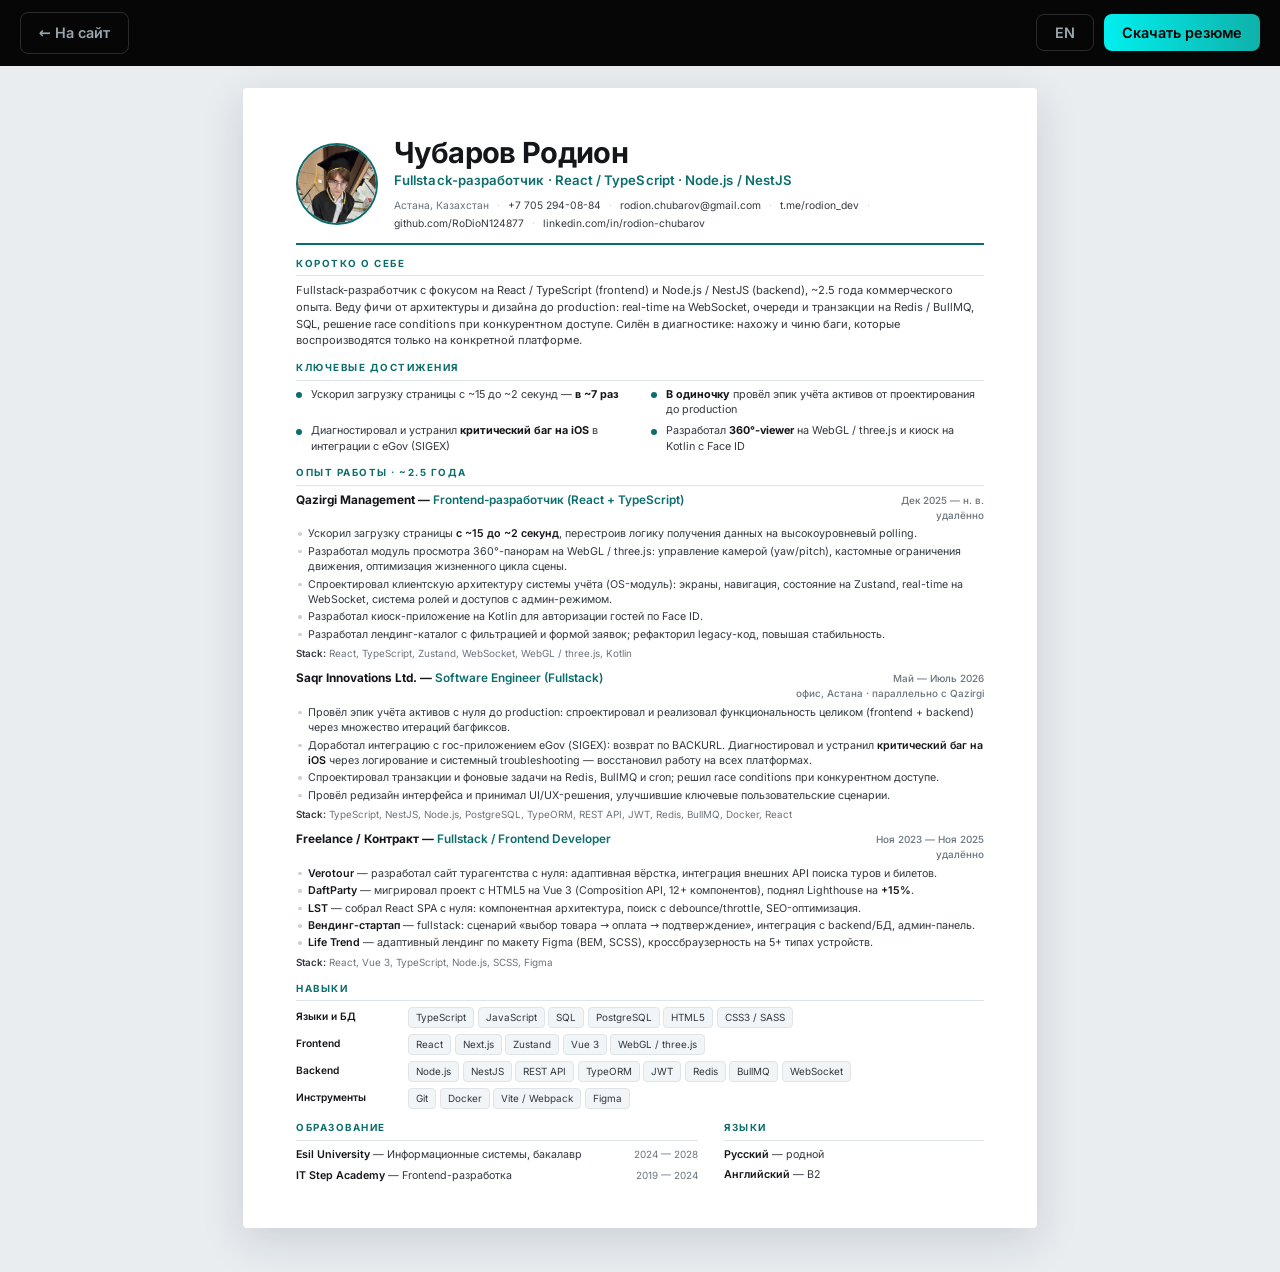
==== commit 941a8087: "Синхронизация с резюме на hh + единая точка входа в CV Контент: - Стек Saqr приведён к актуальному: " ====
--- a/resume.html
+++ b/resume.html
@@ -397,7 +397,7 @@
                             "Спроектировал транзакции и фоновые задачи на Redis, BullMQ и cron; решил race conditions при конкурентном доступе.",
                             "Провёл редизайн интерфейса и принимал UI/UX-решения, улучшившие ключевые пользовательские сценарии.",
                         ],
-                        stack: "TypeScript, NestJS, Node.js, SQL, Redis, BullMQ, React",
+                        stack: "TypeScript, NestJS, Node.js, PostgreSQL, TypeORM, REST API, JWT, Redis, BullMQ, Docker, React",
                     },
                     {
                         company: "Freelance / Контракт",
@@ -483,7 +483,7 @@
                             "Designed transactions and background jobs with Redis, BullMQ and cron; resolved race conditions under concurrent access.",
                             "Redesigned the UI and made UI/UX decisions that improved key user flows.",
                         ],
-                        stack: "TypeScript, NestJS, Node.js, SQL, Redis, BullMQ, React",
+                        stack: "TypeScript, NestJS, Node.js, PostgreSQL, TypeORM, REST API, JWT, Redis, BullMQ, Docker, React",
                     },
                     {
                         company: "Freelance / Contract",
